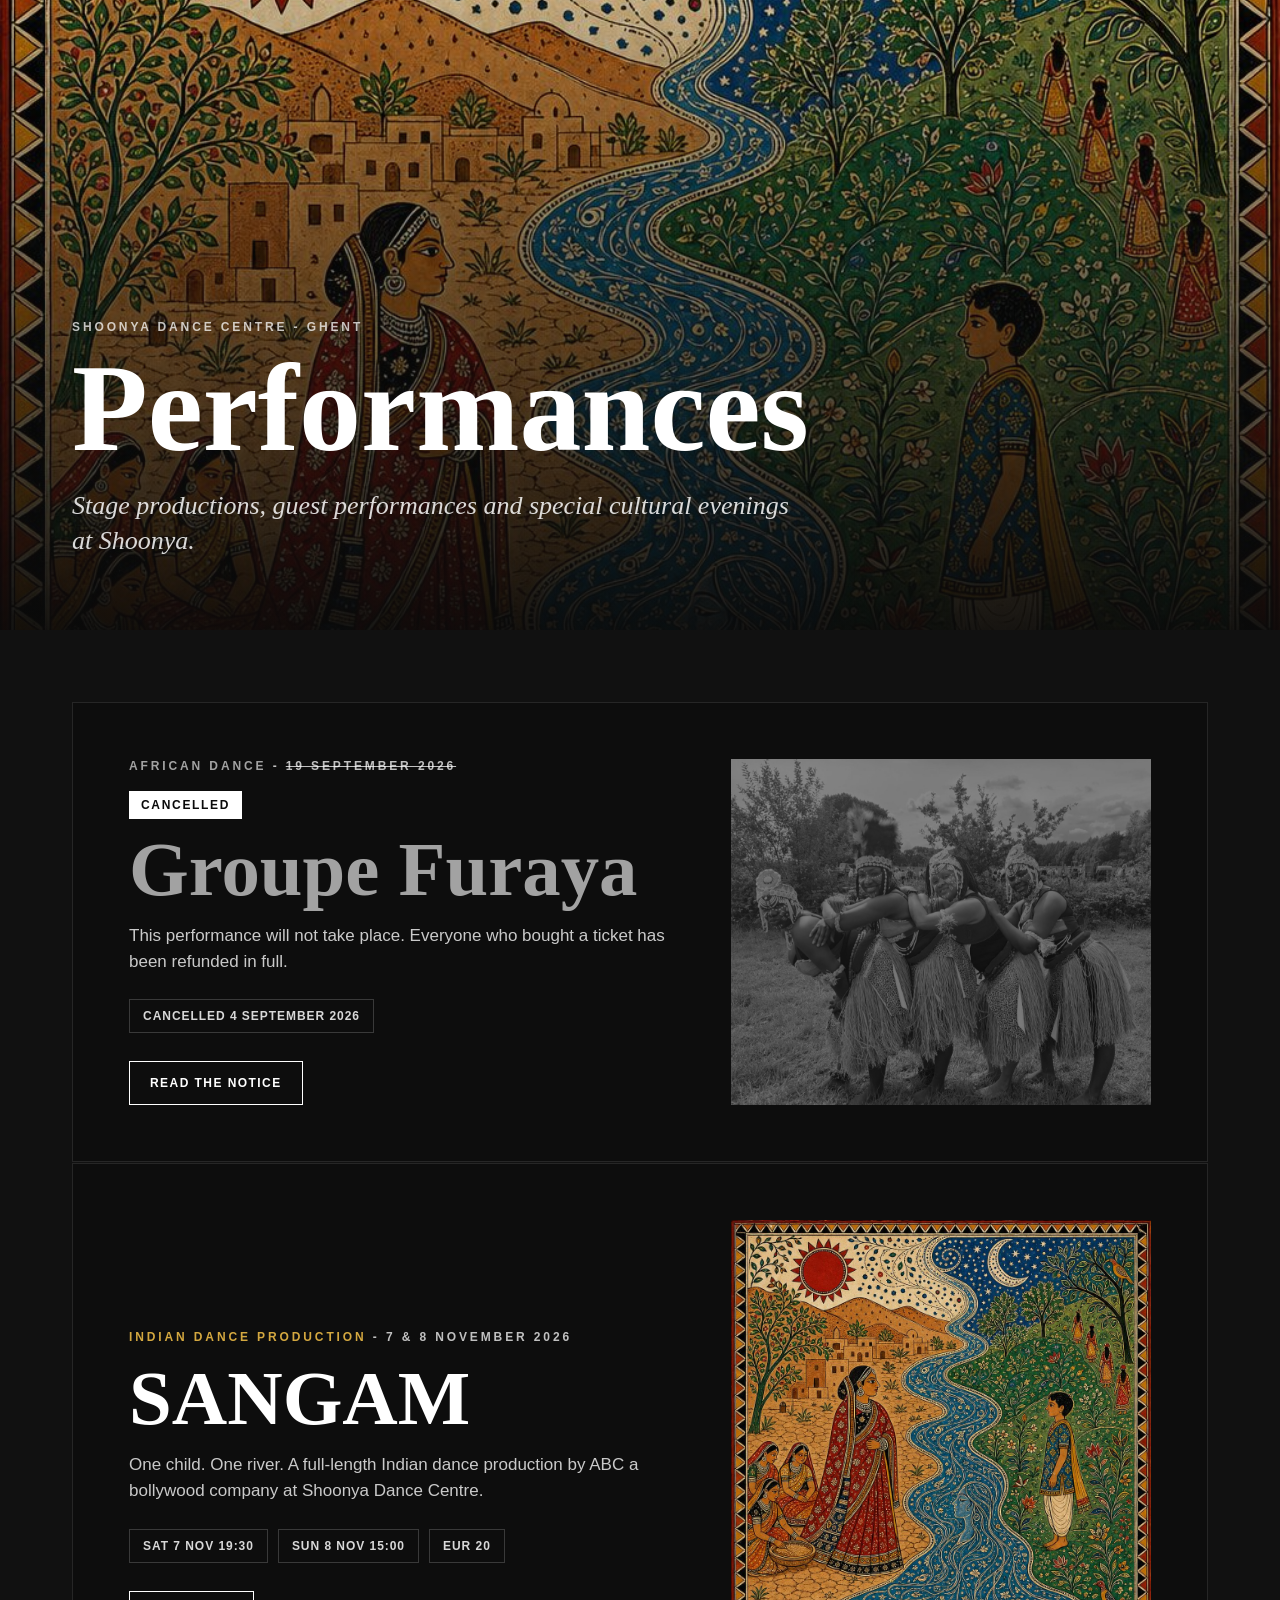
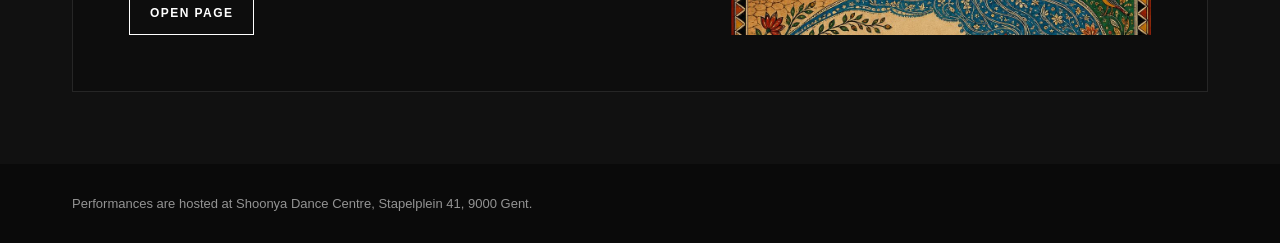
==== index.html @ eb639284 "Performances hub: mark the Groupe Furaya card cancelled The hub was still selling the event — date, " ====
<!DOCTYPE html>
<html lang="en">
<head>
<meta charset="utf-8"/>
<meta name="viewport" content="width=device-width,initial-scale=1.0"/>
<meta name="theme-color" content="#0A0A0A"/>
<title>Shoonya Performances - Ghent</title>
<meta name="description" content="Stage performances and cultural evenings at Shoonya Dance Centre in Ghent."/>
<link rel="canonical" href="https://performances.shoonyadance.com/"/>
<meta name="robots" content="index,follow"/>
<meta property="og:type" content="website"/>
<meta property="og:title" content="Shoonya Performances - Ghent"/>
<meta property="og:description" content="Stage performances and cultural evenings at Shoonya Dance Centre in Ghent."/>
<meta property="og:url" content="https://performances.shoonyadance.com/"/>
<meta property="og:site_name" content="Shoonya Performances"/>
<meta property="og:locale" content="en_BE"/>
<meta property="og:image" content="https://performances.shoonyadance.com/sangam/assets/og.jpg"/>
<meta property="og:image:type" content="image/jpeg"/>
<meta property="og:image:width" content="1200"/>
<meta property="og:image:height" content="628"/>
<link rel="icon" href="/favicon.ico" sizes="any"/>
<link rel="icon" type="image/png" href="/favicon.png"/>
<link rel="apple-touch-icon" href="/apple-touch-icon.png"/>
<link rel="sitemap" type="application/xml" href="/sitemap.xml"/>
<style>
:root{--ink:#0a0a0a;--paper:#f7f0e6;--muted:#bdb5a8;--line:rgba(255,255,255,.18);--gold:#d4a840;--leaf:#6fb58d;--river:#4a9bbf}
*{box-sizing:border-box;margin:0;padding:0}
html{-webkit-text-size-adjust:100%;background:var(--ink);color:#fff}
body{font-family:Inter,-apple-system,BlinkMacSystemFont,"Helvetica Neue",Arial,sans-serif;background:var(--ink);color:#fff;min-height:100vh}
img{display:block;max-width:100%}
a{color:inherit}
.hero{min-height:70svh;display:grid;align-content:end;padding:clamp(28px,6vw,72px);background:linear-gradient(180deg,rgba(10,10,10,.15),rgba(10,10,10,.94)),url("sangam/assets/artwork.jpg") center 38%/cover}
.eyebrow{font-size:12px;letter-spacing:.24em;text-transform:uppercase;color:rgba(255,255,255,.74);font-weight:700;margin-bottom:18px}
h1{font-family:Georgia,"Times New Roman",serif;font-size:clamp(48px,11vw,124px);line-height:.92;max-width:10ch;font-weight:700}
.hero p{font-family:Georgia,"Times New Roman",serif;font-style:italic;font-size:clamp(18px,2.4vw,26px);line-height:1.35;max-width:46rem;color:rgba(255,255,255,.84);margin-top:22px}
.list{padding:clamp(28px,6vw,72px);display:grid;gap:1px;background:#111}
.card{display:grid;grid-template-columns:minmax(0,1fr) minmax(260px,420px);gap:clamp(20px,4vw,48px);align-items:end;min-height:360px;padding:clamp(24px,5vw,56px);background:#0d0d0d;border:1px solid rgba(255,255,255,.1);overflow:hidden}
.card h2{font-family:Georgia,"Times New Roman",serif;font-size:clamp(38px,6vw,82px);line-height:.96;font-weight:700}
.card p{color:rgba(255,255,255,.78);font-size:17px;line-height:1.55;max-width:42rem;margin-top:16px}
.meta{display:flex;flex-wrap:wrap;gap:10px;margin-top:24px}
.meta span{border:1px solid var(--line);padding:9px 13px;font-size:12px;font-weight:700;letter-spacing:.08em;text-transform:uppercase;color:rgba(255,255,255,.84)}
.cta{display:inline-flex;width:max-content;text-decoration:none;margin-top:28px;padding:14px 20px;border:1px solid #fff;font-size:12px;font-weight:800;letter-spacing:.12em;text-transform:uppercase}
.cta:hover{background:#fff;color:#0a0a0a}
.thumb{align-self:stretch;min-height:260px;overflow:hidden;background:#191919}
.thumb img{width:100%;height:100%;object-fit:cover}
.furaya .accent{color:var(--leaf)}
.card.cancelled .thumb img{filter:grayscale(1) brightness(.55)}
.card.cancelled h2{color:rgba(255,255,255,.62)}
.card.cancelled .eyebrow .accent{color:rgba(255,255,255,.62)}
.card.cancelled .eyebrow s{text-decoration-thickness:1px;text-underline-offset:2px}
.flag{display:inline-block;margin-bottom:14px;padding:7px 12px;background:#fff;color:#0a0a0a;font-size:12px;font-weight:800;letter-spacing:.14em;text-transform:uppercase}
.sangam .accent{color:var(--gold)}
footer{padding:32px clamp(28px,6vw,72px);color:rgba(255,255,255,.56);font-size:13px}
@media(max-width:760px){.card{grid-template-columns:1fr}.thumb{order:-1;min-height:300px}}
</style>
</head>
<body>
<main>
  <section class="hero">
    <div>
      <div class="eyebrow">Shoonya Dance Centre - Ghent</div>
      <h1>Performances</h1>
      <p>Stage productions, guest performances and special cultural evenings at Shoonya.</p>
    </div>
  </section>
  <section class="list" aria-label="Performance pages">
    <article class="card furaya cancelled">
      <div>
        <div class="eyebrow"><span class="accent">African dance</span> - <s>19 September 2026</s></div>
        <div class="flag">Cancelled</div>
        <h2>Groupe Furaya</h2>
        <p>This performance will not take place. Everyone who bought a ticket has been refunded in full.</p>
        <div class="meta">
          <span>Cancelled 4 September 2026</span>
        </div>
        <a class="cta" href="groupe-furaya/">Read the notice</a>
      </div>
      <a class="thumb" href="groupe-furaya/" aria-label="Groupe Furaya - cancelled, read the notice">
        <img src="groupe-furaya/assets/hero.jpg" alt="Groupe Furaya performers"/>
      </a>
    </article>
    <article class="card sangam">
      <div>
        <div class="eyebrow"><span class="accent">Indian dance production</span> - 7 &amp; 8 November 2026</div>
        <h2>SANGAM</h2>
        <p>One child. One river. A full-length Indian dance production by ABC a bollywood company at Shoonya Dance Centre.</p>
        <div class="meta">
          <span>Sat 7 Nov 19:30</span>
          <span>Sun 8 Nov 15:00</span>
          <span>EUR 20</span>
        </div>
        <a class="cta" href="sangam/">Open page</a>
      </div>
      <a class="thumb" href="sangam/" aria-label="Open SANGAM page">
        <img src="sangam/assets/artwork.jpg" alt="Madhubani-style painting of a village, a river and a boy on the far bank"/>
      </a>
    </article>
  </section>
</main>
<footer>
  <p>Performances are hosted at Shoonya Dance Centre, Stapelplein 41, 9000 Gent.</p>
</footer>
</body>
</html>
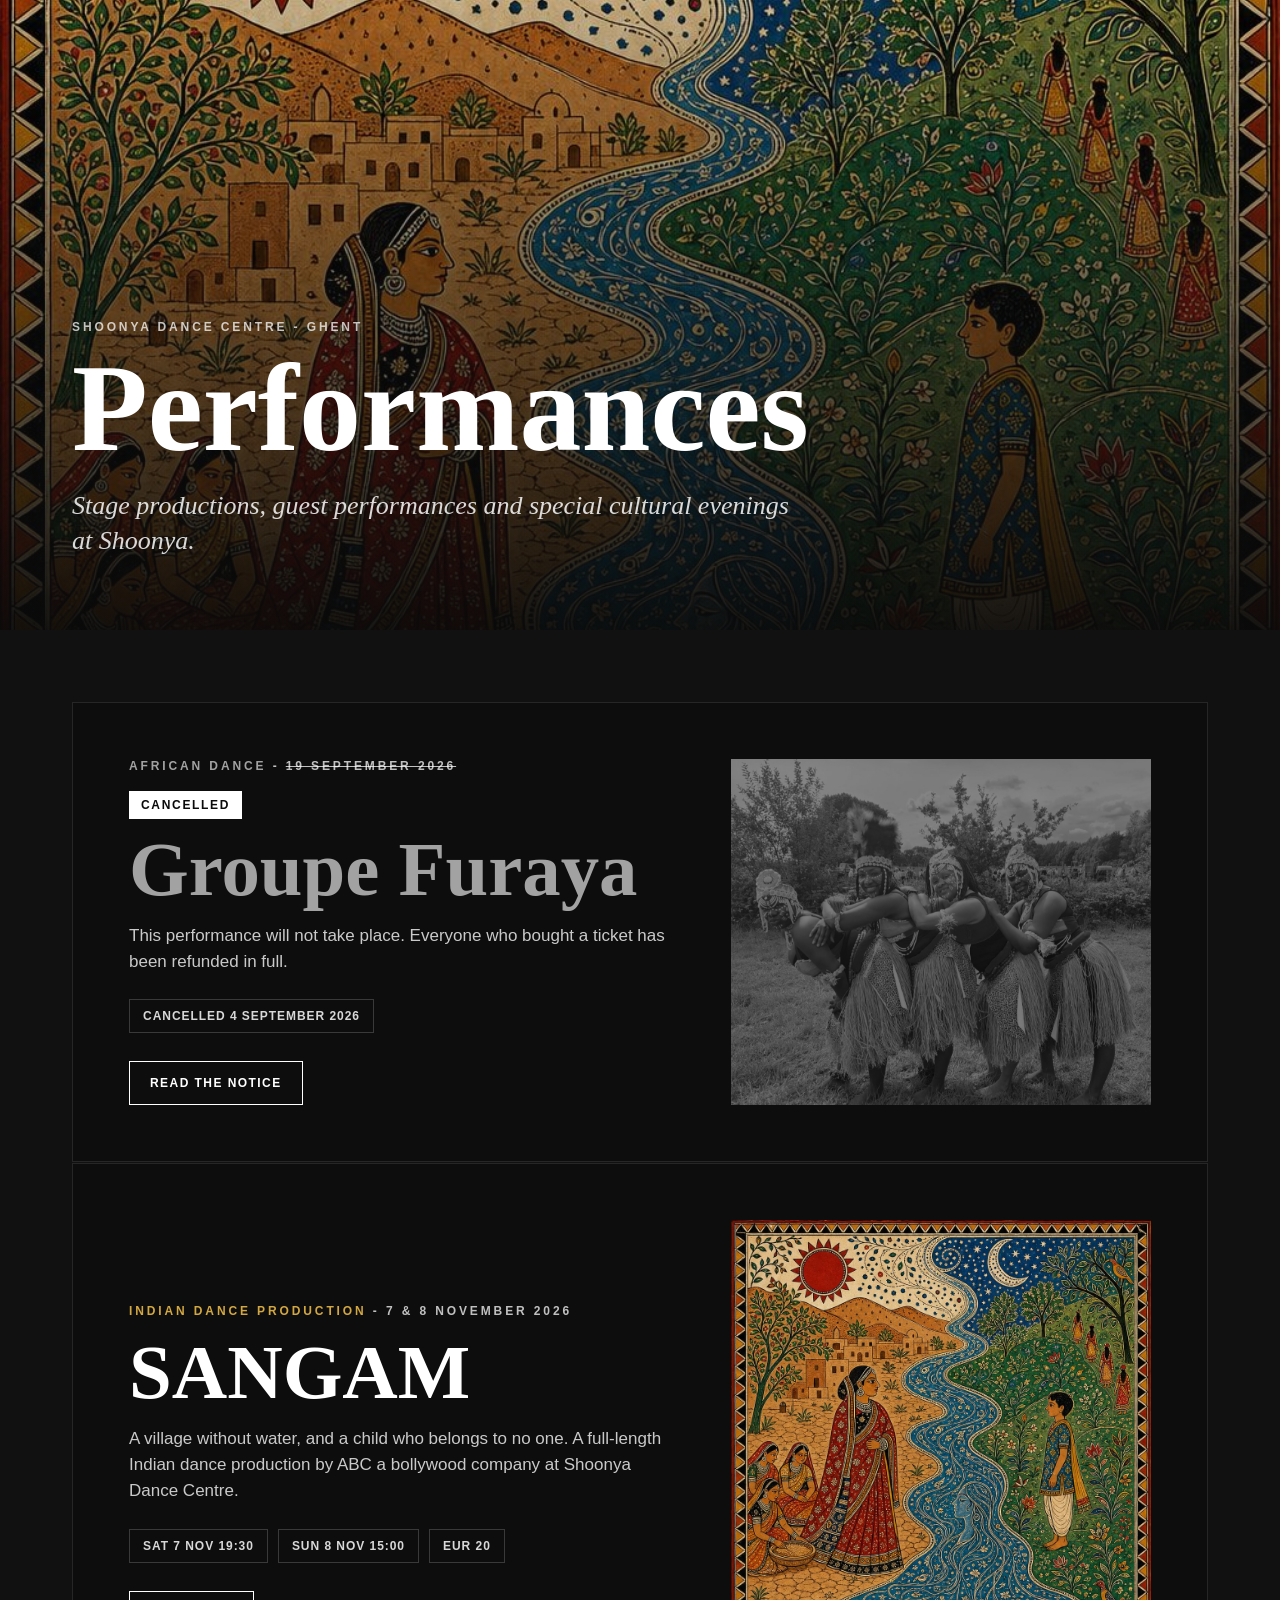
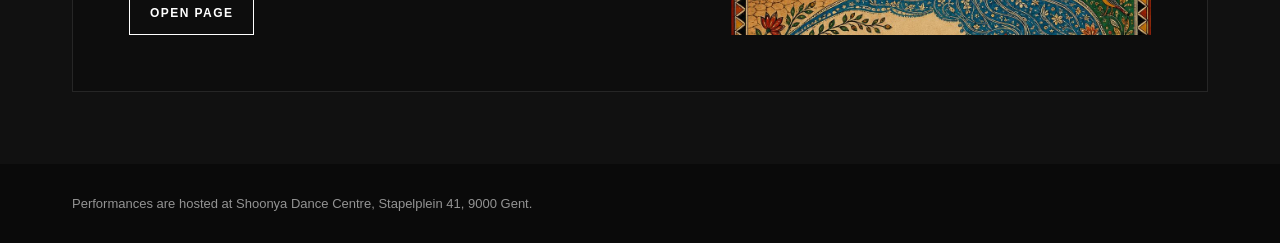
==== commit dac5f3f5: "SANGAM: publish the approved hero line Replaces 'One child. One river. Two worlds that must meet.' w" ====
--- a/index.html
+++ b/index.html
@@ -83,7 +83,7 @@
       <div>
         <div class="eyebrow"><span class="accent">Indian dance production</span> - 7 &amp; 8 November 2026</div>
         <h2>SANGAM</h2>
-        <p>One child. One river. A full-length Indian dance production by ABC a bollywood company at Shoonya Dance Centre.</p>
+        <p>A village without water, and a child who belongs to no one. A full-length Indian dance production by ABC a bollywood company at Shoonya Dance Centre.</p>
         <div class="meta">
           <span>Sat 7 Nov 19:30</span>
           <span>Sun 8 Nov 15:00</span>
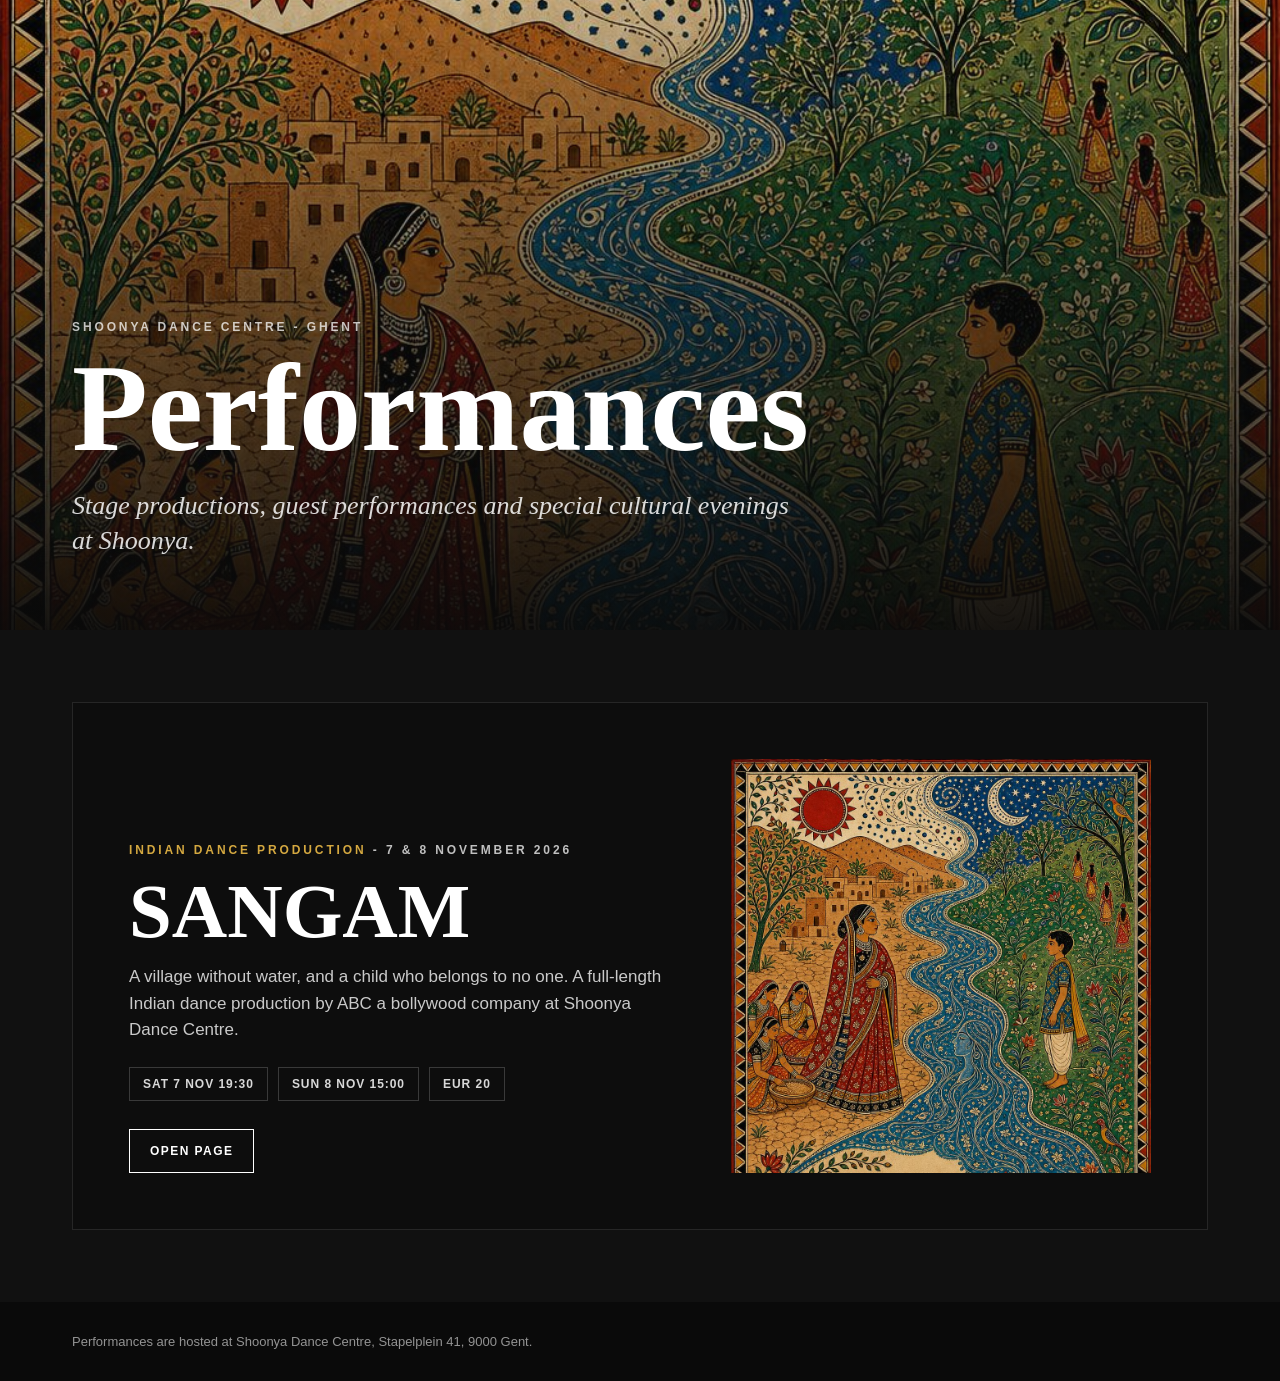
==== commit 993a3672: "Performances hub: retire the Groupe Furaya card — 19 Sep has passed The notice page itself stays rea" ====
--- a/index.html
+++ b/index.html
@@ -43,12 +43,6 @@
 .cta:hover{background:#fff;color:#0a0a0a}
 .thumb{align-self:stretch;min-height:260px;overflow:hidden;background:#191919}
 .thumb img{width:100%;height:100%;object-fit:cover}
-.furaya .accent{color:var(--leaf)}
-.card.cancelled .thumb img{filter:grayscale(1) brightness(.55)}
-.card.cancelled h2{color:rgba(255,255,255,.62)}
-.card.cancelled .eyebrow .accent{color:rgba(255,255,255,.62)}
-.card.cancelled .eyebrow s{text-decoration-thickness:1px;text-underline-offset:2px}
-.flag{display:inline-block;margin-bottom:14px;padding:7px 12px;background:#fff;color:#0a0a0a;font-size:12px;font-weight:800;letter-spacing:.14em;text-transform:uppercase}
 .sangam .accent{color:var(--gold)}
 footer{padding:32px clamp(28px,6vw,72px);color:rgba(255,255,255,.56);font-size:13px}
 @media(max-width:760px){.card{grid-template-columns:1fr}.thumb{order:-1;min-height:300px}}
@@ -64,21 +58,6 @@
     </div>
   </section>
   <section class="list" aria-label="Performance pages">
-    <article class="card furaya cancelled">
-      <div>
-        <div class="eyebrow"><span class="accent">African dance</span> - <s>19 September 2026</s></div>
-        <div class="flag">Cancelled</div>
-        <h2>Groupe Furaya</h2>
-        <p>This performance will not take place. Everyone who bought a ticket has been refunded in full.</p>
-        <div class="meta">
-          <span>Cancelled 4 September 2026</span>
-        </div>
-        <a class="cta" href="groupe-furaya/">Read the notice</a>
-      </div>
-      <a class="thumb" href="groupe-furaya/" aria-label="Groupe Furaya - cancelled, read the notice">
-        <img src="groupe-furaya/assets/hero.jpg" alt="Groupe Furaya performers"/>
-      </a>
-    </article>
     <article class="card sangam">
       <div>
         <div class="eyebrow"><span class="accent">Indian dance production</span> - 7 &amp; 8 November 2026</div>
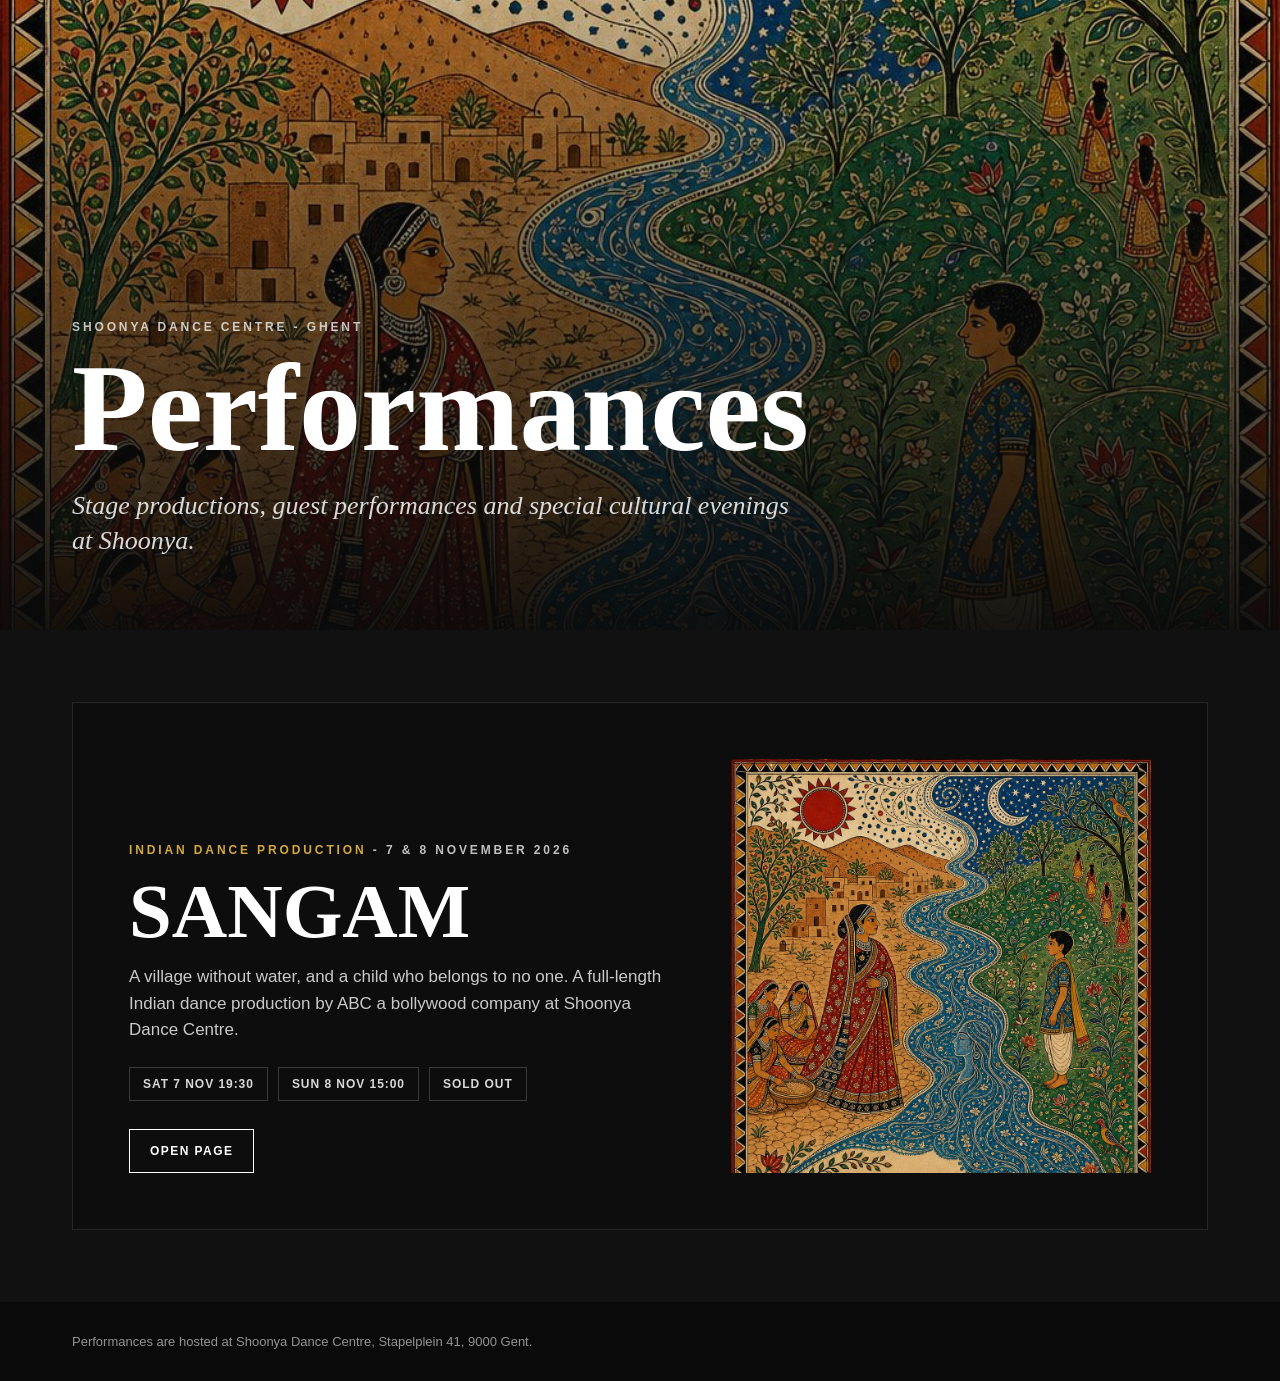
==== commit dc096cf3: "SANGAM sold out: ticket buttons replaced with 'Sold out' (both shows) Co-Authored-By: Claude Opus 5." ====
--- a/index.html
+++ b/index.html
@@ -66,7 +66,7 @@
         <div class="meta">
           <span>Sat 7 Nov 19:30</span>
           <span>Sun 8 Nov 15:00</span>
-          <span>EUR 20</span>
+          <span>Sold out</span>
         </div>
         <a class="cta" href="sangam/">Open page</a>
       </div>
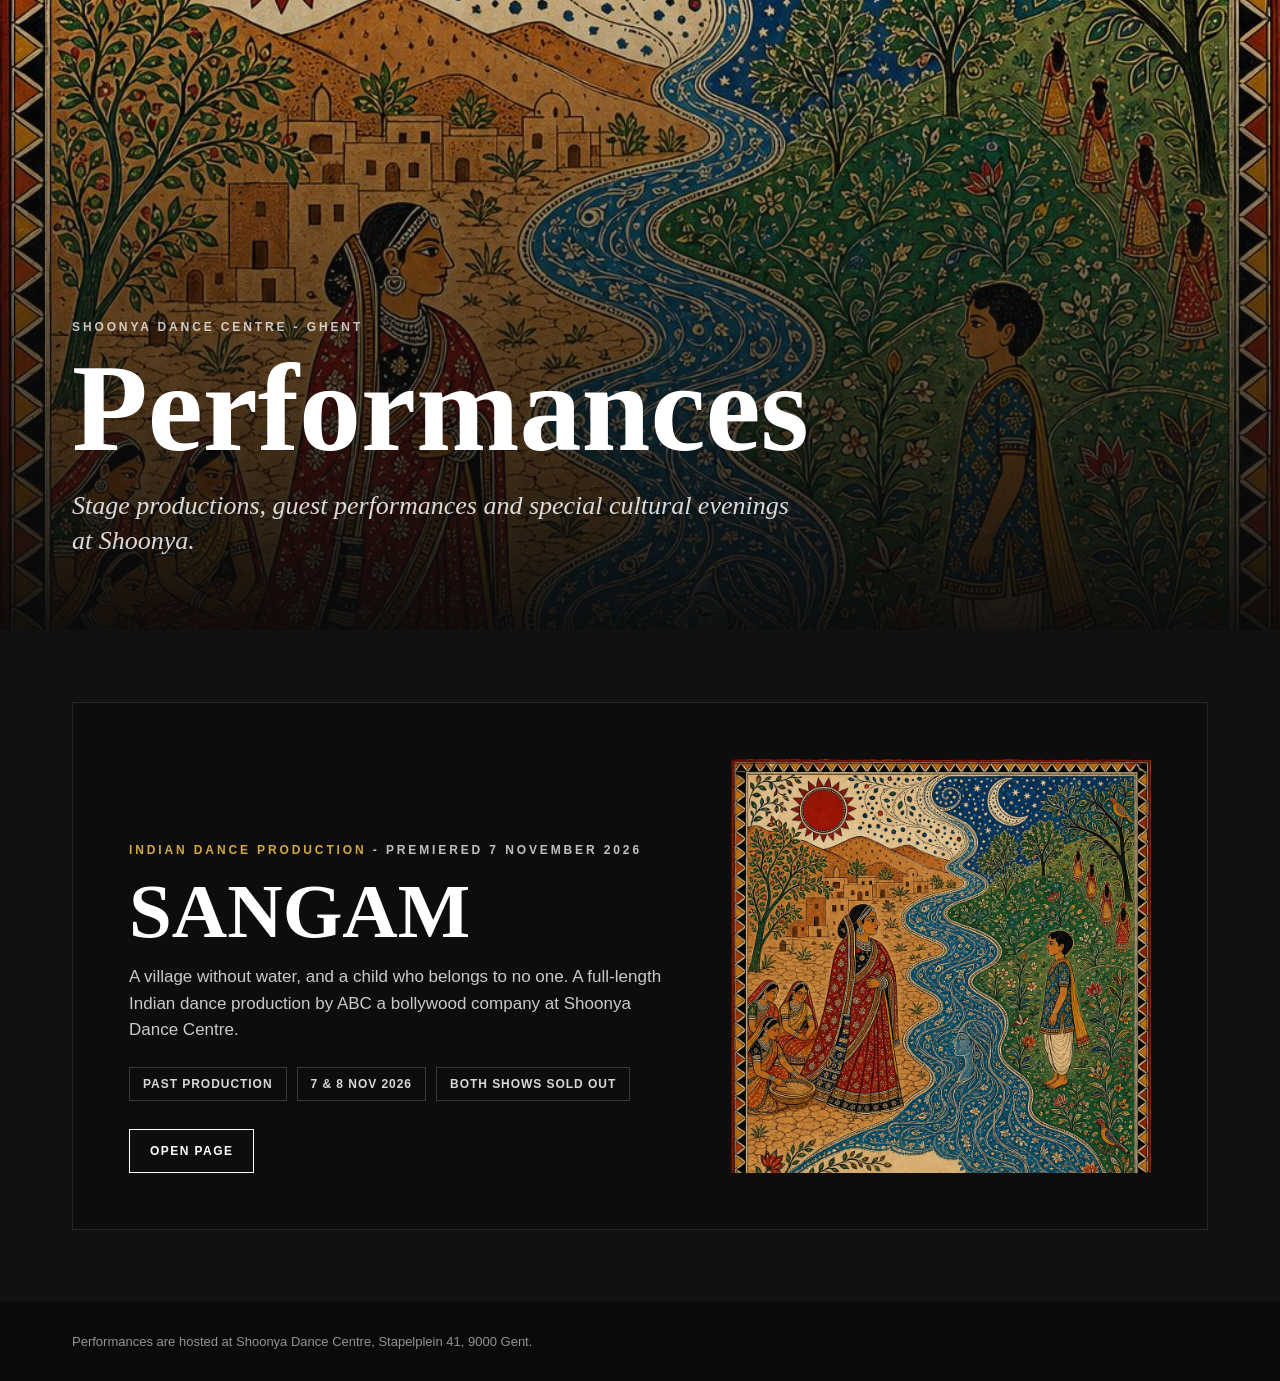
==== commit cc1750f5: "Performances hub: SANGAM shown as a past production (premiered 7 Nov 2026, both shows sold out) Co-A" ====
--- a/index.html
+++ b/index.html
@@ -60,13 +60,13 @@
   <section class="list" aria-label="Performance pages">
     <article class="card sangam">
       <div>
-        <div class="eyebrow"><span class="accent">Indian dance production</span> - 7 &amp; 8 November 2026</div>
+        <div class="eyebrow"><span class="accent">Indian dance production</span> - Premiered 7 November 2026</div>
         <h2>SANGAM</h2>
         <p>A village without water, and a child who belongs to no one. A full-length Indian dance production by ABC a bollywood company at Shoonya Dance Centre.</p>
         <div class="meta">
-          <span>Sat 7 Nov 19:30</span>
-          <span>Sun 8 Nov 15:00</span>
-          <span>Sold out</span>
+          <span>Past production</span>
+          <span>7 &amp; 8 Nov 2026</span>
+          <span>Both shows sold out</span>
         </div>
         <a class="cta" href="sangam/">Open page</a>
       </div>
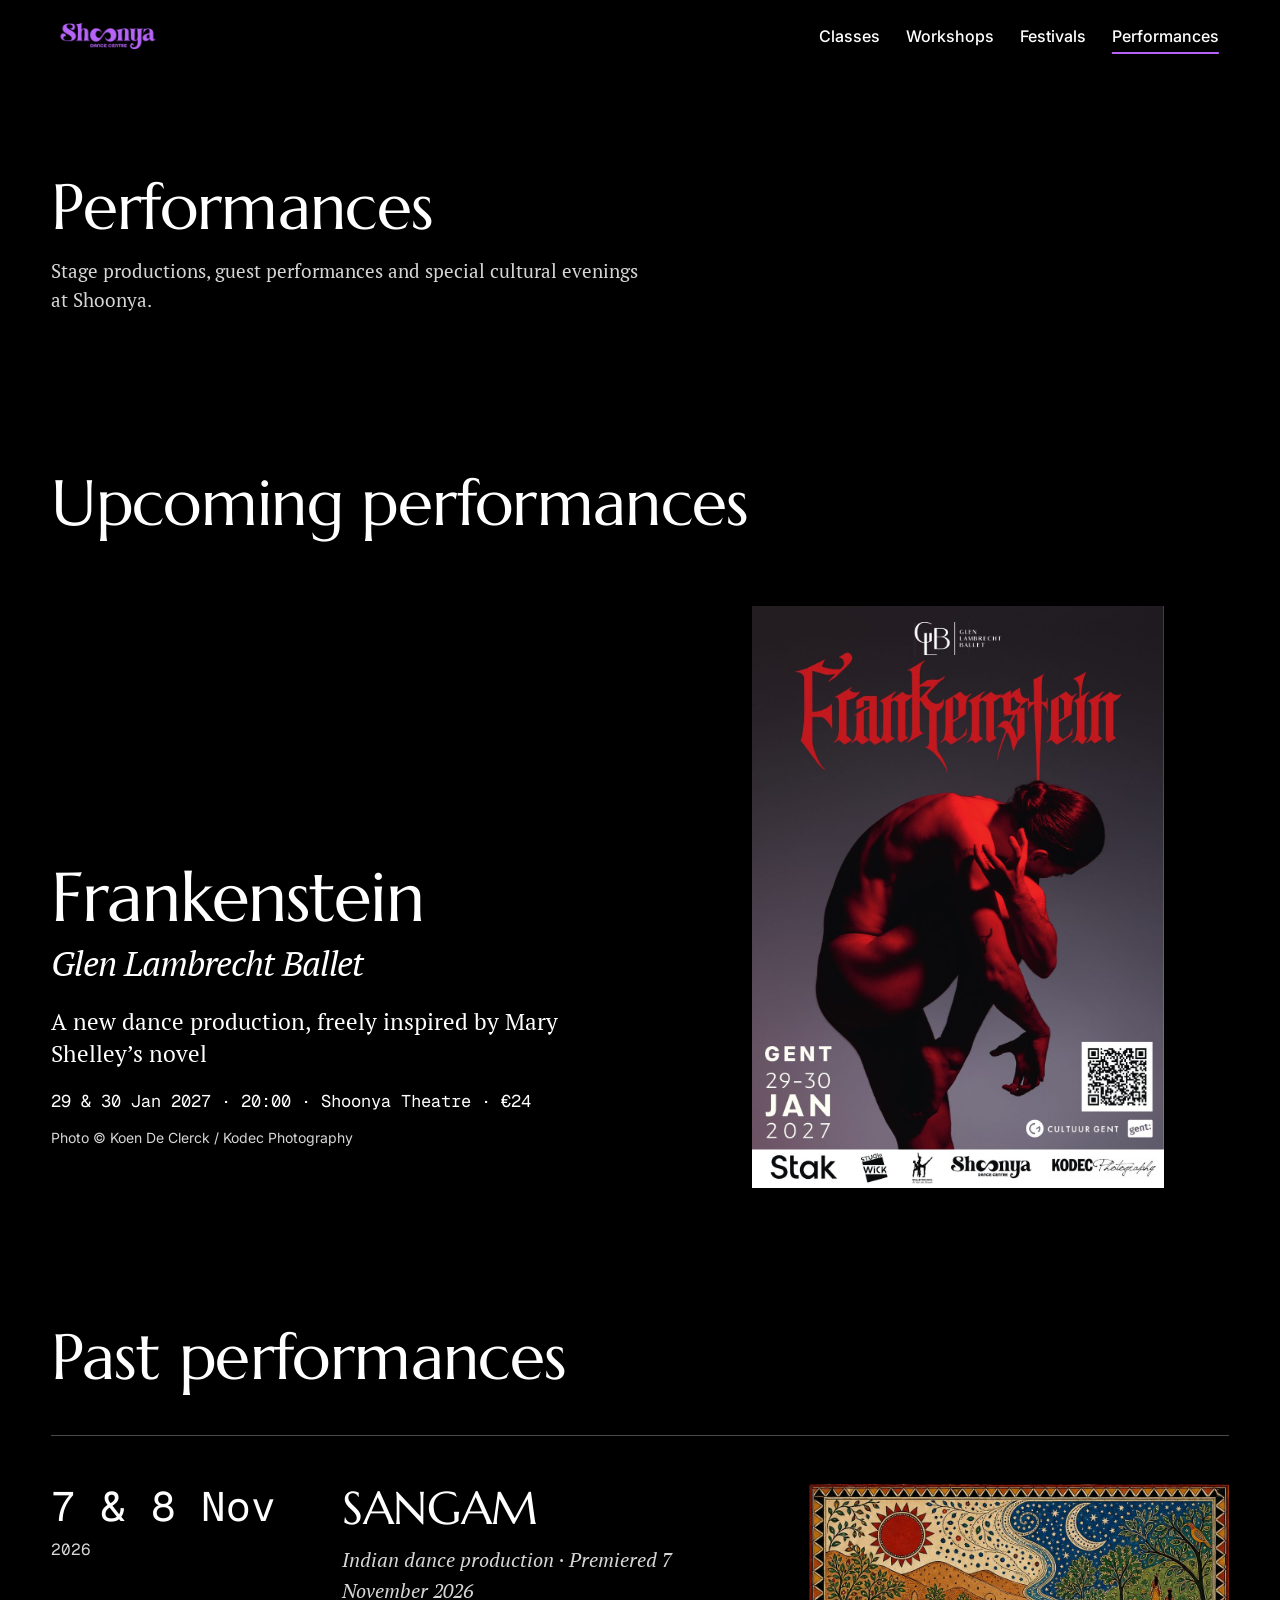
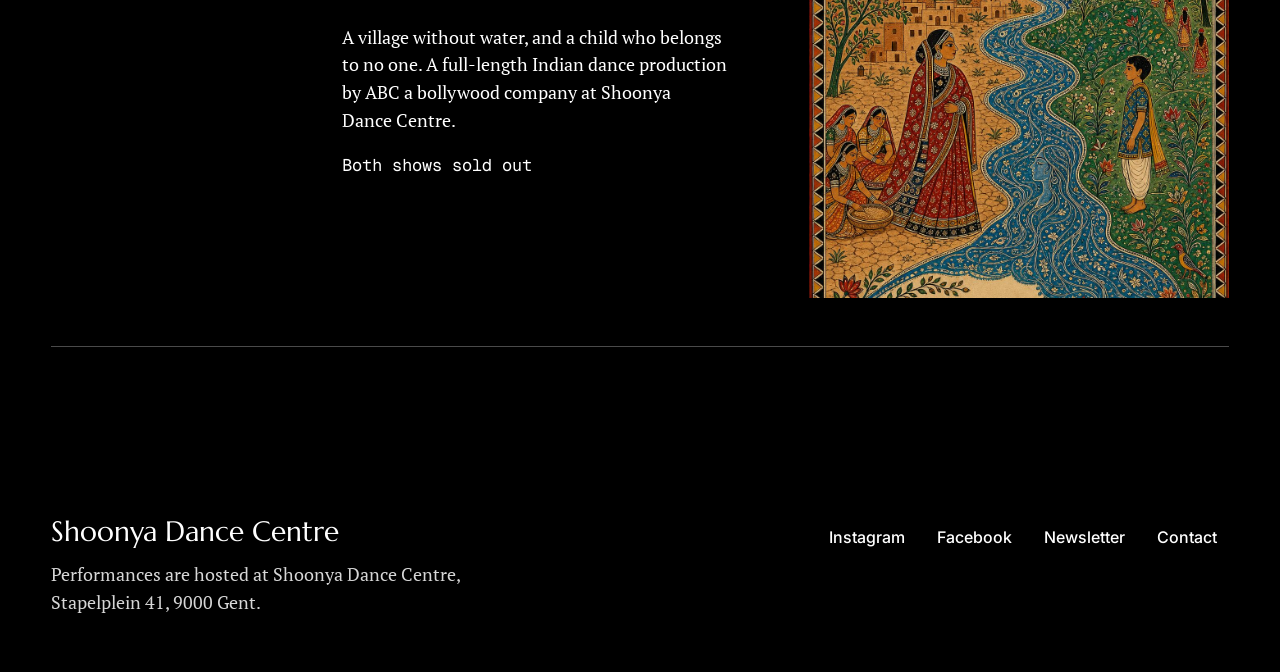
==== commit 54a0fd54: "Performances hub redesign: upcoming + past performances Same look as the workshops hub. Past perform" ====
--- a/index.html
+++ b/index.html
@@ -3,7 +3,7 @@
 <head>
 <meta charset="utf-8"/>
 <meta name="viewport" content="width=device-width,initial-scale=1.0"/>
-<meta name="theme-color" content="#0A0A0A"/>
+<meta name="theme-color" content="#000000"/>
 <title>Shoonya Performances - Ghent</title>
 <meta name="description" content="Stage performances and cultural evenings at Shoonya Dance Centre in Ghent."/>
 <link rel="canonical" href="https://performances.shoonyadance.com/"/>
@@ -22,62 +22,264 @@
 <link rel="icon" type="image/png" href="/favicon.png"/>
 <link rel="apple-touch-icon" href="/apple-touch-icon.png"/>
 <link rel="sitemap" type="application/xml" href="/sitemap.xml"/>
+<link rel="preconnect" href="https://fonts.googleapis.com">
+<link rel="preconnect" href="https://fonts.gstatic.com" crossorigin>
+<link href="https://fonts.googleapis.com/css2?family=Geist+Mono:wght@400;500&family=Inter:wght@400;500&family=Marcellus&family=PT+Serif:ital,wght@0,400;1,400&display=swap" rel="stylesheet">
 <style>
-:root{--ink:#0a0a0a;--paper:#f7f0e6;--muted:#bdb5a8;--line:rgba(255,255,255,.18);--gold:#d4a840;--leaf:#6fb58d;--river:#4a9bbf}
-*{box-sizing:border-box;margin:0;padding:0}
-html{-webkit-text-size-adjust:100%;background:var(--ink);color:#fff}
-body{font-family:Inter,-apple-system,BlinkMacSystemFont,"Helvetica Neue",Arial,sans-serif;background:var(--ink);color:#fff;min-height:100vh}
+:root{
+  --void-black:#000000;
+  --bone:#F4F1EB;
+  --void-white:#FFFFFF;
+  --mist:#D6D6D6;
+  --charcoal:#4A4A4A;
+  --vibrant-purple:#B564F7;
+
+  --font-display:"Marcellus","Playfair Display",Georgia,serif;
+  --font-italic:"PT Serif",Georgia,serif;
+  --font-body:"PT Serif",Georgia,serif;
+  --font-data:"Geist Mono",ui-monospace,monospace;
+  --font-ui:"Inter",-apple-system,"Helvetica Neue",Arial,sans-serif;
+
+  --pad:clamp(20px,4vw,56px);
+}
+html{
+  --bg:var(--void-black); --fg:var(--void-white); --muted:var(--mist);
+  --rule:var(--charcoal); --focus:var(--vibrant-purple);
+}
+*{box-sizing:border-box}
+html{-webkit-text-size-adjust:100%}
+body{margin:0;background:var(--bg);color:var(--fg);font-family:var(--font-body);font-size:18px;line-height:1.55;font-weight:400}
 img{display:block;max-width:100%}
 a{color:inherit}
-.hero{min-height:70svh;display:grid;align-content:end;padding:clamp(28px,6vw,72px);background:linear-gradient(180deg,rgba(10,10,10,.15),rgba(10,10,10,.94)),url("sangam/assets/artwork.jpg") center 38%/cover}
-.eyebrow{font-size:12px;letter-spacing:.24em;text-transform:uppercase;color:rgba(255,255,255,.74);font-weight:700;margin-bottom:18px}
-h1{font-family:Georgia,"Times New Roman",serif;font-size:clamp(48px,11vw,124px);line-height:.92;max-width:10ch;font-weight:700}
-.hero p{font-family:Georgia,"Times New Roman",serif;font-style:italic;font-size:clamp(18px,2.4vw,26px);line-height:1.35;max-width:46rem;color:rgba(255,255,255,.84);margin-top:22px}
-.list{padding:clamp(28px,6vw,72px);display:grid;gap:1px;background:#111}
-.card{display:grid;grid-template-columns:minmax(0,1fr) minmax(260px,420px);gap:clamp(20px,4vw,48px);align-items:end;min-height:360px;padding:clamp(24px,5vw,56px);background:#0d0d0d;border:1px solid rgba(255,255,255,.1);overflow:hidden}
-.card h2{font-family:Georgia,"Times New Roman",serif;font-size:clamp(38px,6vw,82px);line-height:.96;font-weight:700}
-.card p{color:rgba(255,255,255,.78);font-size:17px;line-height:1.55;max-width:42rem;margin-top:16px}
-.meta{display:flex;flex-wrap:wrap;gap:10px;margin-top:24px}
-.meta span{border:1px solid var(--line);padding:9px 13px;font-size:12px;font-weight:700;letter-spacing:.08em;text-transform:uppercase;color:rgba(255,255,255,.84)}
-.cta{display:inline-flex;width:max-content;text-decoration:none;margin-top:28px;padding:14px 20px;border:1px solid #fff;font-size:12px;font-weight:800;letter-spacing:.12em;text-transform:uppercase}
-.cta:hover{background:#fff;color:#0a0a0a}
-.thumb{align-self:stretch;min-height:260px;overflow:hidden;background:#191919}
-.thumb img{width:100%;height:100%;object-fit:cover}
-.sangam .accent{color:var(--gold)}
-footer{padding:32px clamp(28px,6vw,72px);color:rgba(255,255,255,.56);font-size:13px}
-@media(max-width:760px){.card{grid-template-columns:1fr}.thumb{order:-1;min-height:300px}}
+h1,h2,h3{font-weight:400;margin:0}
+[hidden]{display:none!important}
+p{margin:0}
+.skip{position:absolute;left:12px;top:-80px;z-index:100;background:var(--void-white);color:var(--void-black);padding:12px 16px;font:500 16px var(--font-ui);text-decoration:none}
+.skip:focus{top:12px;outline:3px solid var(--vibrant-purple);outline-offset:2px}
+:focus-visible{outline:3px solid var(--focus);outline-offset:4px}
+
+.site-header{background:var(--void-black);color:var(--void-white);display:flex;flex-wrap:wrap;align-items:center;justify-content:space-between;gap:4px 24px;padding:10px var(--pad)}
+.brand{display:inline-flex;align-items:center;min-height:44px}
+.brand img{height:52px;width:auto}
+.site-nav{display:flex;flex-wrap:wrap;gap:0 6px}
+.site-nav a{display:inline-flex;align-items:center;min-height:44px;padding:0 10px;font:500 16px/1 var(--font-ui);text-decoration:none;color:var(--void-white)}
+.site-nav a:hover{text-decoration:underline;text-underline-offset:6px}
+.site-nav a[aria-current="page"]{text-decoration:underline;text-decoration-color:var(--vibrant-purple);text-decoration-thickness:2px;text-underline-offset:10px}
+@media (min-width:900px){.site-header{flex-wrap:nowrap}}
+@media (max-width:899px){.site-nav{flex-basis:100%;margin-left:-10px}}
+@media (max-width:480px){
+  .site-nav{flex-wrap:nowrap;justify-content:space-between;gap:0;margin-left:-6px;margin-right:-6px}
+  .site-nav a{padding:0 6px;font-size:14px}
+}
+
+.poster{position:relative;display:grid;align-items:end;min-height:max(80svh,560px);background:var(--void-black);color:var(--void-white);text-decoration:none;overflow:hidden}
+.poster-img{position:absolute;top:0;right:0;bottom:0;width:54%;height:100%;object-fit:cover;object-position:50% 12%}
+.poster-copy{position:relative;padding:0 var(--pad) clamp(36px,6vw,64px)}
+.poster-title{font-size:clamp(56px,8.6vw,124px);line-height:.98;letter-spacing:-.015em}
+.poster-title .roman{display:block;font-family:var(--font-display)}
+.poster-title .ital{display:block;font-family:var(--font-italic);font-style:italic}
+.poster-line{margin-top:22px;font-size:clamp(19px,1.8vw,24px);line-height:1.4;color:var(--void-white)}
+.poster-line .d{font-family:var(--font-data);font-variant-numeric:tabular-nums}
+.poster-credit{margin-top:14px;font:400 14px/1.4 var(--font-ui);color:var(--muted)}
+.poster:focus-visible{outline:4px solid var(--vibrant-purple);outline-offset:-8px}
+.poster:hover .poster-title .ital{text-decoration:underline;text-decoration-color:var(--vibrant-purple);text-decoration-thickness:3px;text-underline-offset:10px}
+@media (max-width:760px){
+  .poster{display:flex;flex-direction:column;align-items:stretch;min-height:0}
+  .poster-img{position:static;width:100%;height:56svh}
+  .poster-copy{padding:28px var(--pad) 40px}
+  .poster-title{font-size:clamp(52px,16vw,64px)}
+}
+
+.wrap{max-width:1360px;margin:0 auto;padding:0 var(--pad)}
+.prog{background:var(--bg);color:var(--fg);padding:clamp(56px,8vw,104px) 0 0}
+.sec-head{padding-bottom:clamp(28px,4vw,44px)}
+.sec-head h1,.sec-head h2{font-family:var(--font-display);font-size:clamp(38px,5vw,64px);line-height:1.05;letter-spacing:-.01em}
+.sec-head p{margin-top:14px;max-width:60ch;color:var(--muted);font-size:19px}
+
+.rows{list-style:none;margin:0;padding:0;border-top:1px solid var(--rule)}
+.rows>li{border-bottom:1px solid var(--rule)}
+.row{display:grid;grid-template-columns:240px minmax(0,1fr) minmax(300px,420px);gap:clamp(24px,4vw,56px);align-items:start;padding:clamp(28px,4vw,48px) 0;text-decoration:none;color:inherit}
+.row:focus-visible{outline-offset:-3px}
+.when{font-family:var(--font-data);font-variant-numeric:tabular-nums;font-weight:400}
+.when .big{display:block;font-size:clamp(34px,3.2vw,42px);line-height:1.1}
+.when .sub{display:block;margin-top:10px;font-size:16px;line-height:1.4;color:var(--muted)}
+.when .genre{font-family:var(--font-ui);font-weight:500;font-size:20px;line-height:1.3}
+.row h2,.row h3{font-family:var(--font-display);font-size:clamp(34px,3.6vw,48px);line-height:1.08;letter-spacing:-.01em;text-wrap:balance}
+.row:hover h2,.row:hover h3{text-decoration:underline;text-decoration-color:var(--vibrant-purple);text-decoration-thickness:3px;text-underline-offset:8px}
+.row .with{margin-top:10px;font-size:20px;color:var(--muted);font-style:italic;font-family:var(--font-italic)}
+.row .desc{margin-top:18px;max-width:46ch;text-wrap:pretty}
+.row .facts{margin-top:18px;font-family:var(--font-data);font-variant-numeric:tabular-nums;font-size:17px;line-height:1.5;color:var(--fg)}
+.row .facts span+span::before{content:"·";margin:0 .6em;color:var(--muted)}
+.shot{margin:0}
+.shot img{width:100%;aspect-ratio:4/3;object-fit:cover;background:var(--charcoal)}
+.shot figcaption{margin-top:8px;font:400 14px/1.4 var(--font-ui);color:var(--muted)}
+@media (max-width:1000px){.row{grid-template-columns:200px minmax(0,1fr) 300px}}
+@media (max-width:760px){
+  .row{grid-template-columns:minmax(0,1fr);gap:0;align-items:start;padding:28px 0 32px;grid-template-areas:"shot" "when" "text"}
+  .row .shot{grid-area:shot}
+  .row .when{grid-area:when;margin-top:22px}
+  .row .text{grid-area:text;margin-top:14px}
+  .when .big{font-size:34px}
+  .row .facts{font-size:16px}
+  .row h2,.row h3{font-size:36px}
+}
+@media (min-width:761px){.row .shot{order:3}}
+
+.site-footer{background:var(--void-black);color:var(--void-white);padding:56px 0 56px;margin-top:clamp(64px,9vw,112px)}
+.foot{display:grid;grid-template-columns:1fr auto;gap:28px 48px;align-items:start}
+.foot h2{font-family:var(--font-display);font-size:28px;line-height:1.2}
+.foot p{margin-top:12px;color:var(--mist);max-width:46ch}
+.foot p a{text-underline-offset:4px}
+.foot ul{list-style:none;margin:0;padding:0;display:flex;flex-wrap:wrap;gap:0 8px}
+.foot li a{display:inline-flex;align-items:center;min-height:44px;padding:0 12px;font:500 16px/1 var(--font-ui);text-decoration:none}
+.foot li a:hover{text-decoration:underline;text-underline-offset:6px}
+@media (max-width:760px){.foot{grid-template-columns:1fr}.foot ul{margin-left:-12px}}
+@media (prefers-reduced-motion:reduce){*{transition:none!important;animation:none!important;scroll-behavior:auto!important}}
+
+.shot.art img{aspect-ratio:1024/1010;object-fit:contain;background:var(--void-black)}
+.prog+.prog{padding-top:clamp(64px,9vw,112px)}
+#upcoming:not(:has(.up-item:not([hidden]))){display:none}
+.up-list{list-style:none;margin:0;padding:0}
+.up-list .poster{min-height:max(70svh,540px)}
+.poster-img.art{object-fit:contain;object-position:50% 50%;background:var(--void-black);width:46%;right:0;height:calc(100% - 48px);top:24px;bottom:auto}
+.up-list .poster-copy{max-width:50%;padding-left:0;padding-right:0}
+.up-list .poster-title{font-size:clamp(44px,5.4vw,80px)}
+.up-list .poster-title .ital{font-size:.5em;line-height:1.2;margin-top:.3em}
+.poster-facts{margin-top:18px;font-family:var(--font-data);font-variant-numeric:tabular-nums;font-size:17px;line-height:1.5}
+.shot.art-tall img{height:auto;aspect-ratio:1080/1523;object-fit:contain;background:var(--void-black)}
+@media (max-width:760px){
+  .poster-img.art{position:static;width:100%;height:auto;aspect-ratio:1080/1523}
+  .up-list .poster-copy{max-width:none}
+  .up-list .poster-title{font-size:clamp(44px,13vw,64px)}
+  .poster-facts{font-size:16px}
+}
 </style>
 </head>
 <body>
-<main>
-  <section class="hero">
+<a class="skip" href="#programme">Skip to the programme</a>
+
+<header class="site-header">
+  <a class="brand" href="https://www.shoonyadance.com"><img src="assets/shoonya-logo-script-purple.png" alt="Shoonya Dance Centre"></a>
+  <nav class="site-nav" aria-label="Site">
+    <a href="https://schedule.shoonyadance.com">Classes</a>
+    <a href="https://workshops.shoonyadance.com/">Workshops</a>
+    <a href="https://festivals.shoonyadance.com/">Festivals</a>
+    <a href="https://performances.shoonyadance.com/" aria-current="page">Performances</a>
+  </nav>
+</header>
+
+<main id="main">
+
+  <section class="prog" id="programme" aria-labelledby="prog-h">
+    <div class="wrap">
+      <div class="sec-head">
+        <h1 id="prog-h">Performances</h1>
+        <p>Stage productions, guest performances and special cultural evenings at Shoonya.</p>
+      </div>
+    </div>
+  </section>
+
+  <section class="prog" id="upcoming" aria-labelledby="upcoming-h" hidden>
+    <!-- UPCOMING PRODUCTIONS. This section stays hidden until an item in it is due to show.
+         Each production is one <li class="up-item" hidden data-from="..." data-until="...">:
+           data-from  = the moment it appears, with timezone (e.g. 2027-01-04T10:00:00+01:00). Leave the attribute out to show it at once (then drop "hidden").
+           data-until = 00:00 on the day AFTER the last show (e.g. last show 14 Mar 2027: 2027-03-15T00:00:00).
+         Inside the <li>: a poster link (<a class="poster">, as in the item below) and a <template> holding the same production in row form (<a class="row">, as in Past performances).
+         After data-until the script swaps the poster for the row and moves the item to the top of Past performances; this section hides again when empty. -->
+    <div class="wrap">
+      <div class="sec-head"><h2 id="upcoming-h">Upcoming performances</h2></div>
+      <ul class="up-list" id="rows-upcoming">
+        <li class="up-item" hidden data-from="2026-11-13T10:00:00+01:00" data-until="2027-01-31T00:00:00">
+          <a class="poster" href="frankenstein/">
+            <img class="poster-img art" src="frankenstein/assets/poster.jpg" width="1080" height="1523" alt="Frankenstein poster, Glen Lambrecht Ballet: a dancer bathed in red light." loading="lazy" decoding="async">
+            <div class="poster-copy">
+              <p class="poster-title"><span class="roman">Frankenstein</span><span class="ital">Glen Lambrecht Ballet</span></p>
+              <p class="poster-line">A new dance production, freely inspired by Mary Shelley&rsquo;s novel</p>
+              <p class="poster-facts">29 &amp; 30 Jan 2027 · 20:00 · Shoonya Theatre · &euro;24</p>
+              <p class="poster-credit">Photo &copy; Koen De Clerck / Kodec Photography</p>
+            </div>
+          </a>
+          <template class="past-row">
+          <a class="row" href="frankenstein/">
+            <div class="when"><span class="big">29 &amp; 30 Jan</span><span class="sub">2027</span></div>
+            <div class="text">
+              <h3>Frankenstein</h3>
+              <p class="with">Glen Lambrecht Ballet</p>
+              <p class="desc">A new dance production, freely inspired by Mary Shelley&rsquo;s novel.</p>
+              <p class="facts"><span>20:00</span><span>Shoonya Theatre</span></p>
+            </div>
+            <figure class="shot art-tall"><img src="frankenstein/assets/poster.jpg" width="1080" height="1523" alt="Frankenstein poster, Glen Lambrecht Ballet: a dancer bathed in red light." loading="lazy" decoding="async"><figcaption>Photo &copy; Koen De Clerck / Kodec Photography</figcaption></figure>
+          </a>
+          </template>
+        </li>
+      </ul>
+    </div>
+  </section>
+
+  <section class="prog" id="past" aria-labelledby="past-h">
+    <div class="wrap">
+      <div class="sec-head"><h2 id="past-h">Past performances</h2></div>
+      <ol class="rows" id="rows-past">
+        <li>
+          <a class="row" href="sangam/">
+            <div class="when"><span class="big">7 &amp; 8 Nov</span><span class="sub">2026</span></div>
+            <div class="text">
+              <h3>SANGAM</h3>
+              <p class="with">Indian dance production · Premiered 7 November 2026</p>
+              <p class="desc">A village without water, and a child who belongs to no one. A full-length Indian dance production by ABC a bollywood company at Shoonya Dance Centre.</p>
+              <p class="facts"><span>Both shows sold out</span></p>
+            </div>
+            <figure class="shot art"><img src="sangam/assets/artwork.jpg" alt="Madhubani-style painting of a village, a river and a boy on the far bank" loading="lazy" decoding="async"></figure>
+          </a>
+        </li>
+      </ol>
+    </div>
+  </section>
+
+</main>
+
+<footer class="site-footer">
+  <div class="wrap foot">
     <div>
-      <div class="eyebrow">Shoonya Dance Centre - Ghent</div>
-      <h1>Performances</h1>
-      <p>Stage productions, guest performances and special cultural evenings at Shoonya.</p>
-    </div>
-  </section>
-  <section class="list" aria-label="Performance pages">
-    <article class="card sangam">
-      <div>
-        <div class="eyebrow"><span class="accent">Indian dance production</span> - Premiered 7 November 2026</div>
-        <h2>SANGAM</h2>
-        <p>A village without water, and a child who belongs to no one. A full-length Indian dance production by ABC a bollywood company at Shoonya Dance Centre.</p>
-        <div class="meta">
-          <span>Past production</span>
-          <span>7 &amp; 8 Nov 2026</span>
-          <span>Both shows sold out</span>
-        </div>
-        <a class="cta" href="sangam/">Open page</a>
-      </div>
-      <a class="thumb" href="sangam/" aria-label="Open SANGAM page">
-        <img src="sangam/assets/artwork.jpg" alt="Madhubani-style painting of a village, a river and a boy on the far bank"/>
-      </a>
-    </article>
-  </section>
-</main>
-<footer>
-  <p>Performances are hosted at Shoonya Dance Centre, Stapelplein 41, 9000 Gent.</p>
+      <h2>Shoonya Dance Centre</h2>
+      <p>Performances are hosted at Shoonya Dance Centre, Stapelplein 41, 9000 Gent.</p>
+    </div>
+    <nav aria-label="Footer">
+      <ul>
+        <li><a href="https://instagram.com/shoonyadance">Instagram</a></li>
+        <li><a href="https://facebook.com/shoonyadance">Facebook</a></li>
+        <li><a href="https://www.shoonyadance.com/newsletter">Newsletter</a></li>
+        <li><a href="https://www.shoonyadance.com/contact">Contact</a></li>
+      </ul>
+    </nav>
+  </div>
 </footer>
+
+<script>
+/* Upcoming items appear at data-from and retire into the past list at data-until
+   (start of the day after the last show). The page is complete without this script. */
+(function () {
+  var up = document.getElementById('rows-upcoming'), past = document.getElementById('rows-past');
+  var sec = document.getElementById('upcoming');
+  if (!up || !past || !sec) return;
+  function reached(s) { return new Date() >= new Date(s); }
+  var items = Array.prototype.slice.call(up.querySelectorAll(':scope > li.up-item'));
+  items.sort(function (a, b) { return new Date(a.getAttribute('data-until')) - new Date(b.getAttribute('data-until')); });
+  var live = 0;
+  items.forEach(function (li) {
+    var from = li.getAttribute('data-from'), until = li.getAttribute('data-until');
+    if (from && !reached(from)) return;
+    if (until && reached(until)) {
+      var t = li.querySelector('template.past-row');
+      if (t) li.innerHTML = t.innerHTML;
+      li.removeAttribute('data-from'); li.removeAttribute('data-until'); li.classList.remove('up-item'); li.removeAttribute('hidden');
+      past.insertBefore(li, past.firstChild);
+    } else {
+      li.removeAttribute('hidden'); live++;
+    }
+  });
+  if (live) sec.removeAttribute('hidden'); else sec.setAttribute('hidden', '');
+})();
+</script>
 </body>
 </html>
